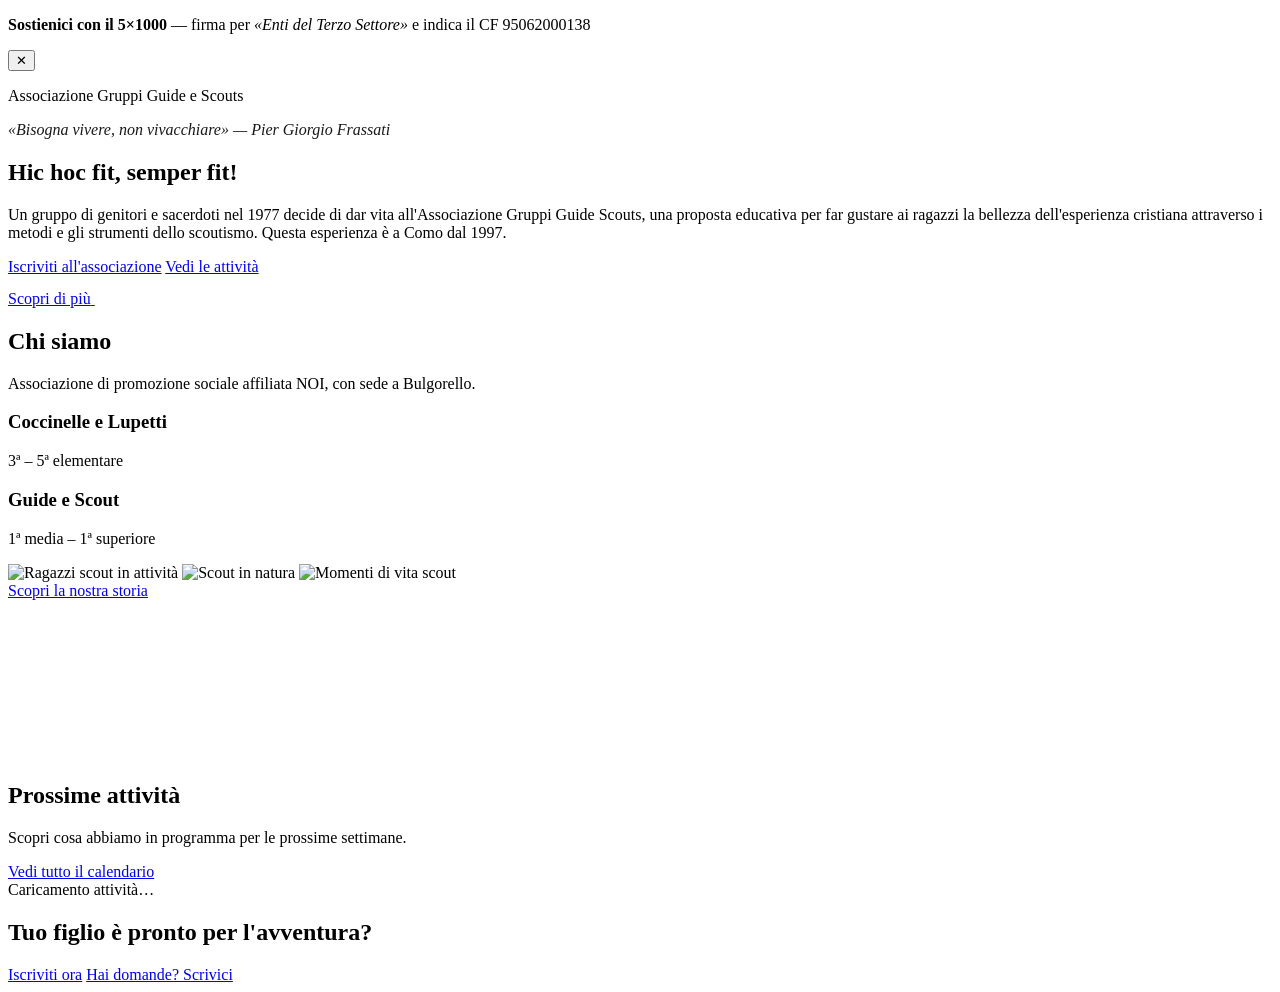
==== index.html @ 9c8df2fb "Aggiorna testi home, chi siamo e FAQ dalla revisione contenuti Co-Authored-By: Claude Opus 5.5 <nore" ====
<!DOCTYPE html>
<html lang="it">

<head>
  <meta charset="UTF-8">
  <link rel="icon" href="assets/favicon.svg" type="image/svg+xml">
  <meta name="viewport" content="width=device-width, initial-scale=1.0">
  <title>AGGS Como — Associazione Gruppi Guide e Scouts</title>
  <meta name="description"
    content="Benvenuti all'AGGS Como! Scopri le attività scout per bambini e ragazzi, iscriviti e partecipa alla nostra comunità.">

  <link rel="preconnect" href="https://fonts.googleapis.com">
  <link rel="preconnect" href="https://fonts.gstatic.com" crossorigin>
  <link rel="preconnect" href="https://esm.sh">

  <link rel="stylesheet" href="css/base.css">
  <link rel="stylesheet" href="css/components.css">
  <link rel="stylesheet" href="css/layout.css">
</head>

<body>

  <header id="site-header"></header>

  <div id="banner-5x1000" class="banner-5x1000" role="region" aria-label="5×1000">
    <div class="banner-5x1000-inner container">
      <p><strong>Sostienici con il 5×1000</strong> — firma per <em>«Enti del Terzo Settore»</em> e indica il CF <span
          class="banner-cf">95062000138</span></p>
      <button class="btn btn-ghost btn-sm banner-dismiss" aria-label="Chiudi">✕</button>
    </div>
  </div>

  <main id="main-content">

    <!-- HERO -->
    <section class="hero" aria-label="Benvenuti">
      <div class="container hero-content">
        <p class="hero-eyebrow">Associazione Gruppi Guide e Scouts</p>
        <p style="font-style:italic;opacity:0.9">«Bisogna vivere, non vivacchiare» — Pier Giorgio Frassati</p>
        <h1>Hic hoc fit, semper fit!</h1>
        <p>Un gruppo di genitori e sacerdoti nel 1977 decide di dar vita all'Associazione Gruppi Guide Scouts, una
          proposta educativa per far gustare ai ragazzi la bellezza dell'esperienza cristiana attraverso i metodi e gli
          strumenti dello scoutismo. Questa esperienza è a Como dal 1997.</p>
        <div class="hero-actions">
          <a href="iscrizione.html" class="btn btn-accent btn-lg" id="btn-hero-iscriviti">Iscriviti all'associazione</a>
          <a href="calendario.html" class="btn btn-outline-white btn-lg">Vedi le attività</a>
        </div>
      </div>
      <a class="hero-scroll" href="#main-content" aria-label="Scorri verso il basso">
        <span class="hero-scroll-label">Scopri di più</span>
        <svg width="28" height="28" viewBox="0 0 28 28" fill="none" aria-hidden="true">
          <circle cx="14" cy="14" r="13" stroke="rgba(255,255,255,0.5)" stroke-width="1.5" />
          <polyline points="9,12 14,18 19,12" stroke="#ffffff" stroke-width="2" stroke-linecap="round"
            stroke-linejoin="round" />
        </svg>
      </a>
    </section>

    <!-- CHI SIAMO — SINTESI -->
    <section class="section section-alt" aria-labelledby="section-chi-siamo">
      <div class="container">
        <div class="section-header">
          <h2 class="section-title" id="section-chi-siamo">Chi siamo</h2>
          <p class="section-subtitle">Associazione di promozione sociale affiliata NOI, con sede a Bulgorello.</p>
        </div>

        <div class="cards-grid cards-grid-2">
          <div class="card card-unit">
            <div class="card-unit-accent" style="background:#f59e0b" aria-hidden="true"></div>
            <div class="card-body">
              <h3 class="text-primary mb-xs">Coccinelle e Lupetti</h3>
              <p class="text-muted text-xs mb-sm">3ª – 5ª elementare</p>
            </div>
          </div>
          <div class="card card-unit">
            <div class="card-unit-accent" style="background:var(--color-primary)" aria-hidden="true"></div>
            <div class="card-body">
              <h3 class="text-primary mb-xs">Guide e Scout</h3>
              <p class="text-muted text-xs mb-sm">1ª media – 1ª superiore</p>
            </div>
          </div>
        </div>

        <div class="photo-strip mt-xl">
          <img src="assets/_CLP4904.webp" alt="Ragazzi scout in attività" loading="lazy">
          <img src="assets/IMG_6519.webp" alt="Scout in natura" loading="lazy">
          <img src="assets/_CLP2525.webp" alt="Momenti di vita scout" loading="lazy">
        </div>

        <div class="mt-xl">
          <a href="storia.html" class="btn btn-outline">Scopri la nostra storia</a>
        </div>
      </div>
    </section>

    <!-- CITAZIONE -->
    <section class="section" style="background:var(--color-primary);color:#fff">
      <div class="container-sm text-center">
        <div style="font-size:3rem;opacity:0.3;line-height:1;margin-bottom:var(--space-sm)" aria-hidden="true">"</div>
        <blockquote style="font-size:1.2rem;font-style:italic;line-height:1.7;color:#fff;max-width:none;margin:0">
          Non importa che cosa dobbiamo fare: tenere in mano una scopa o una penna stilografica. Parlare o tacere,
          rammendare o fare una conferenza, curare un malato o battere a macchina. Tutto ciò non è che la scorza della
          realtà splendida, l'incontro dell'anima con Dio rinnovata ad ogni minuto, che ad ogni minuto si accresce in
          grazia, sempre più bella per il suo Dio.
        </blockquote>
        <footer style="margin-top:var(--space-lg);font-size:0.9rem;opacity:0.75;color:#fff">— Madeleine Delbrêl</footer>
      </div>
    </section>

    <!-- AVVISI -->
    <section class="section" id="section-avvisi" aria-labelledby="heading-avvisi" style="display:none">
      <div class="container">
        <div class="section-header">
          <h2 class="section-title" id="heading-avvisi">Avvisi</h2>
          <p class="section-subtitle">Comunicazioni importanti per scout e famiglie.</p>
        </div>
        <div id="avvisi-list" style="display:flex;flex-direction:column;gap:var(--space-md)"></div>
      </div>
    </section>

    <!-- PROSSIME ATTIVITÀ — TEASER -->
    <section class="section section-alt" aria-labelledby="section-attivita">
      <div class="container">
        <div class="section-header section-header-row">
          <div>
            <h2 class="section-title" id="section-attivita">Prossime attività</h2>
            <p class="section-subtitle">Scopri cosa abbiamo in programma per le prossime settimane.</p>
          </div>
          <a href="calendario.html" class="btn btn-outline">Vedi tutto il calendario</a>
        </div>

        <div id="attivita-preview" class="cards-grid">
          <!-- Caricato da JS -->
          <div class="loading-overlay" style="grid-column:1/-1">
            <span class="spinner"></span>
            <span>Caricamento attività…</span>
          </div>
        </div>
      </div>
    </section>


    <!-- CALL TO ACTION ISCRIZIONE -->
    <section class="section section-dark" id="section-cta-iscrizione" aria-labelledby="section-cta">
      <div class="container text-center">
        <h2 id="section-cta" class="mb-md">Tuo figlio è pronto per l'avventura?</h2>
        <div class="flex justify-center gap-md flex-wrap">
          <a href="iscrizione.html" class="btn btn-accent btn-lg">Iscriviti ora</a>
          <a href="contatti.html" class="btn btn-outline-white btn-lg">Hai domande? Scrivici</a>
        </div>
      </div>
    </section>

  </main>

  <footer id="site-footer"></footer>

  <script type="module" src="js/components.js"></script>
  <script type="module" src="js/home.js"></script>
</body>

</html>
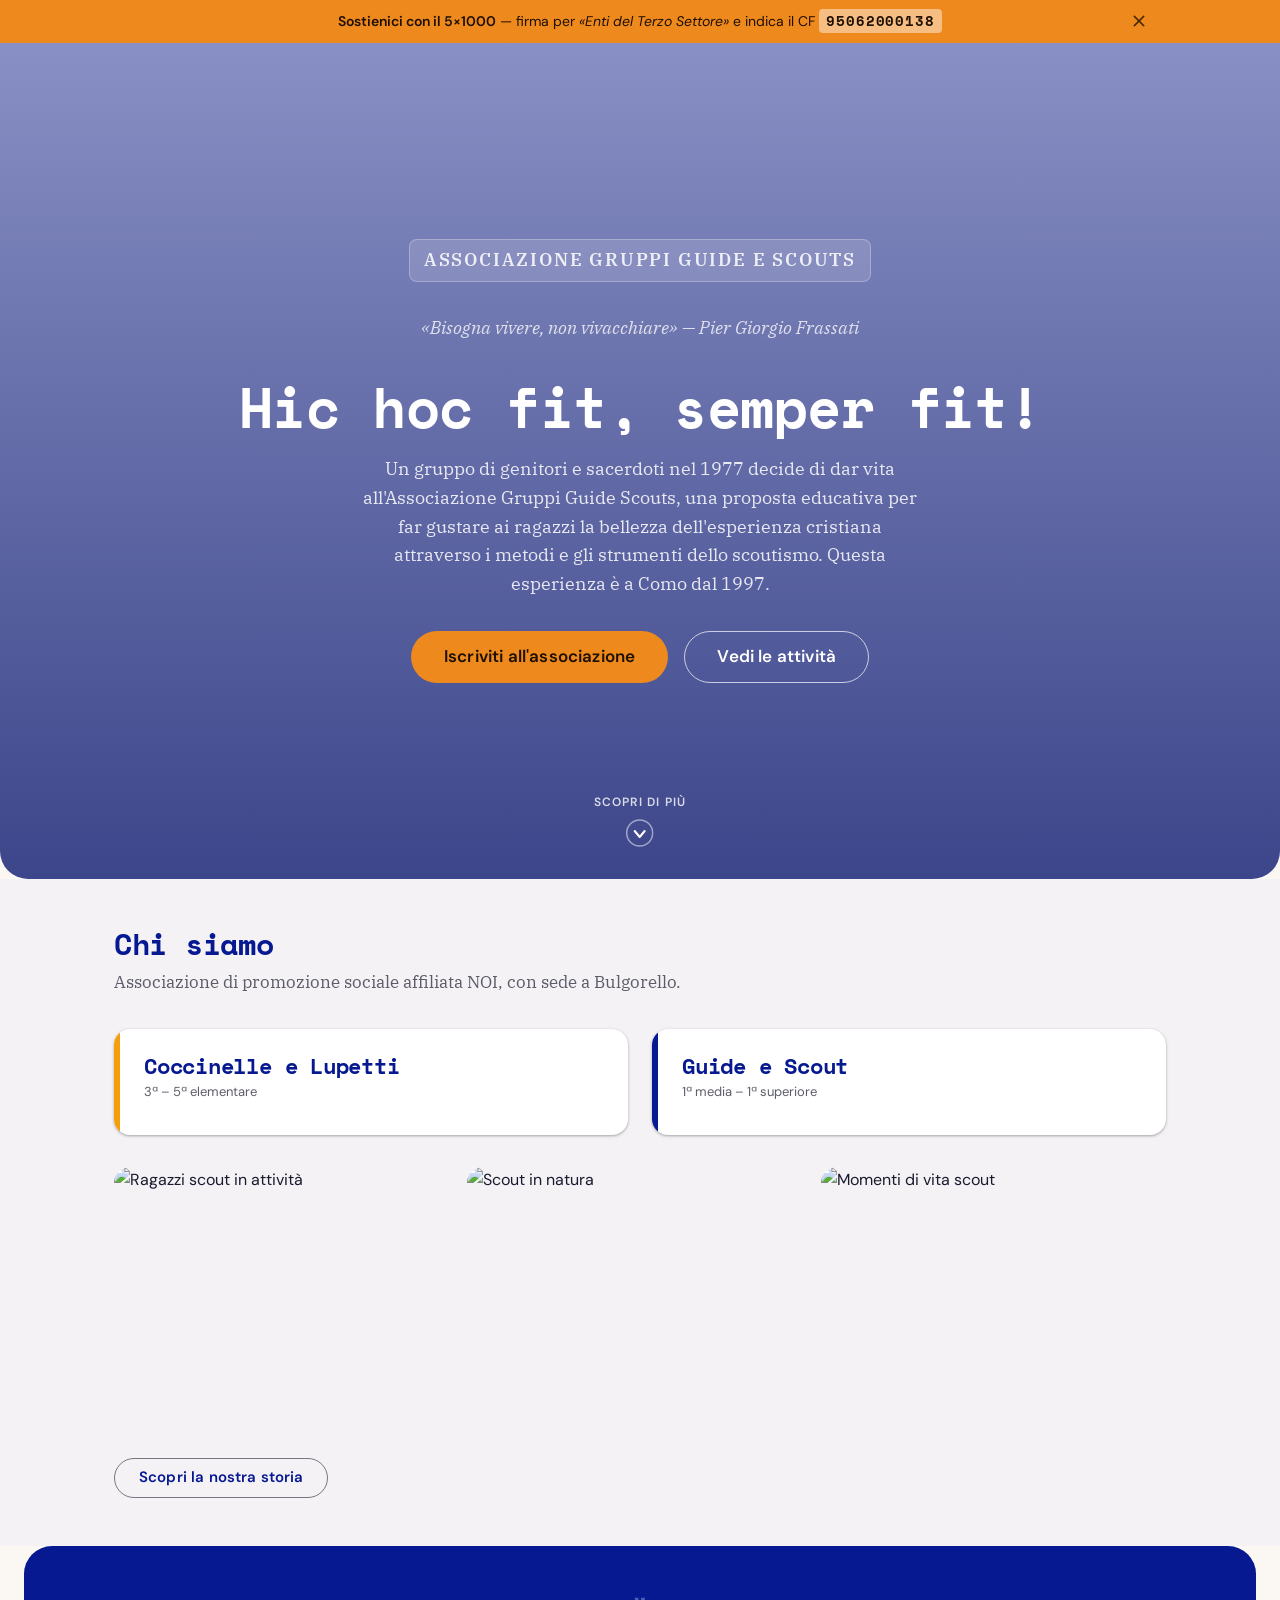
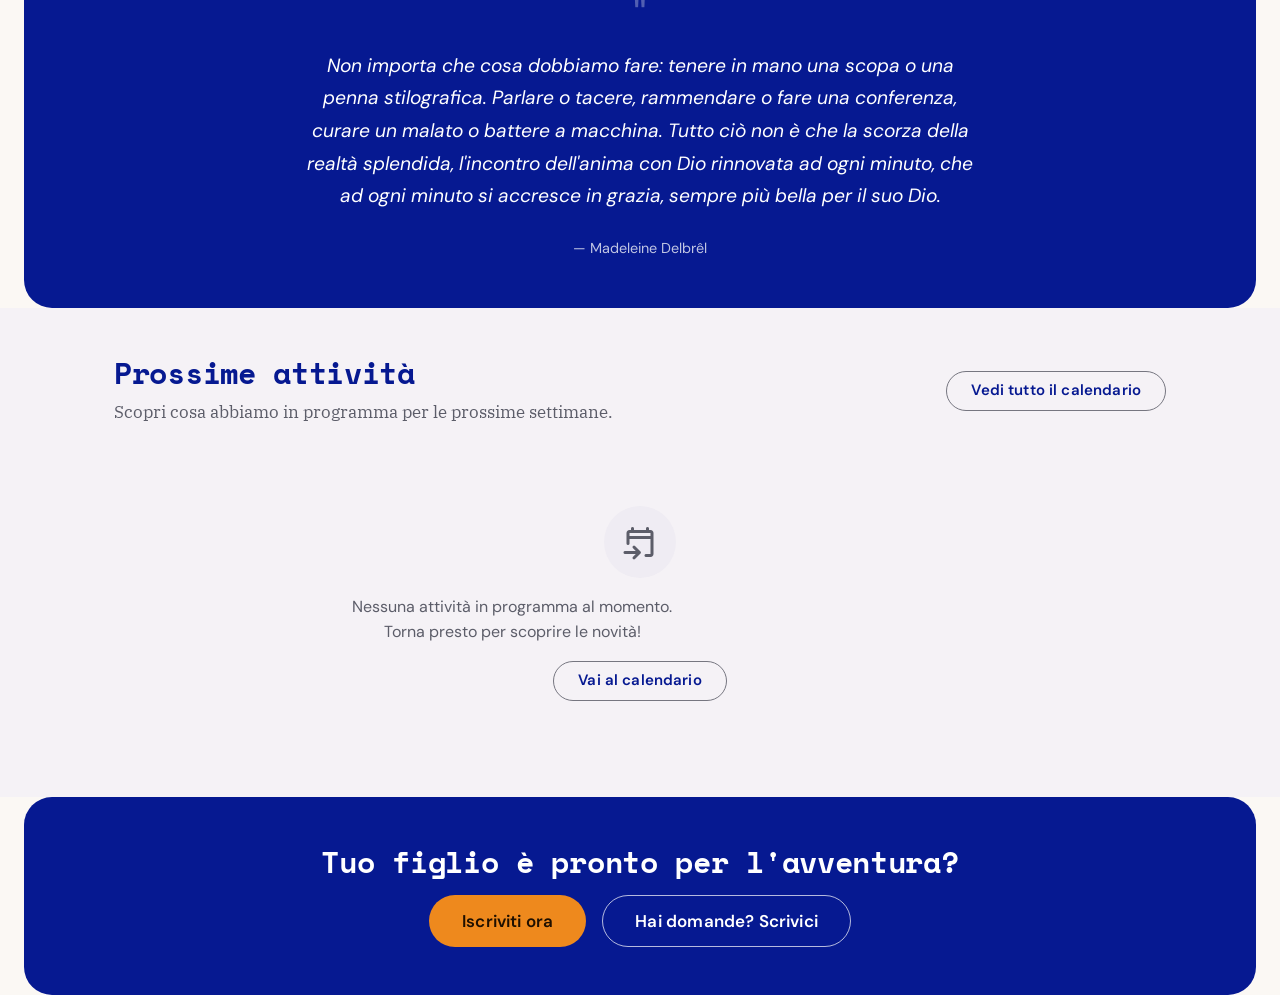
==== commit b535fc6f: "Restyling UI in stile Material Design 3 - Token M3 in base.css: ruoli colore, forme, elevazioni, eas" ====
--- a/index.html
+++ b/index.html
@@ -13,9 +13,9 @@
   <link rel="preconnect" href="https://fonts.gstatic.com" crossorigin>
   <link rel="preconnect" href="https://esm.sh">
 
-  <link rel="stylesheet" href="css/base.css">
-  <link rel="stylesheet" href="css/components.css">
-  <link rel="stylesheet" href="css/layout.css">
+  <link rel="stylesheet" href="css/base.css?v=2">
+  <link rel="stylesheet" href="css/components.css?v=2">
+  <link rel="stylesheet" href="css/layout.css?v=2">
 </head>
 
 <body>
@@ -26,7 +26,7 @@
     <div class="banner-5x1000-inner container">
       <p><strong>Sostienici con il 5×1000</strong> — firma per <em>«Enti del Terzo Settore»</em> e indica il CF <span
           class="banner-cf">95062000138</span></p>
-      <button class="btn btn-ghost btn-sm banner-dismiss" aria-label="Chiudi">✕</button>
+      <button class="btn btn-ghost btn-sm banner-dismiss" aria-label="Chiudi"><span class="icon" aria-hidden="true">close</span></button>
     </div>
   </div>
 
@@ -94,7 +94,7 @@
     </section>
 
     <!-- CITAZIONE -->
-    <section class="section" style="background:var(--color-primary);color:#fff">
+    <section class="section section-dark">
       <div class="container-sm text-center">
         <div style="font-size:3rem;opacity:0.3;line-height:1;margin-bottom:var(--space-sm)" aria-hidden="true">"</div>
         <blockquote style="font-size:1.2rem;font-style:italic;line-height:1.7;color:#fff;max-width:none;margin:0">
--- a/css/base.css
+++ b/css/base.css
@@ -0,0 +1,318 @@
+@import url('https://fonts.googleapis.com/css2?family=Space+Mono:ital,wght@0,400;0,700;1,400;1,700&family=DM+Sans:ital,opsz,wght@0,9..40,300;0,9..40,400;0,9..40,500;0,9..40,600;0,9..40,700;1,9..40,400&family=IBM+Plex+Serif:ital,wght@0,300;0,400;0,500;1,400&display=swap');
+@import url('https://fonts.googleapis.com/css2?family=Material+Symbols+Rounded:opsz,wght,FILL,GRAD@20..48,400,0..1,0&display=block');
+
+/* ============================================================
+   VARIABILI
+   ============================================================ */
+
+:root {
+  /* Ruoli colore Material 3 (derivati dai colori di marca) */
+  --md-primary:                  #061991;
+  --md-on-primary:               #ffffff;
+  --md-primary-container:        #dfe0ff;
+  --md-on-primary-container:     #000d61;
+  --md-secondary-container:      #ffdcc2;
+  --md-on-secondary-container:   #2e1500;
+  --md-surface:                  #fbf8f4;
+  --md-surface-container-lowest: #ffffff;
+  --md-surface-container-low:    #f5f2f6;
+  --md-surface-container:        #efecf3;
+  --md-surface-container-high:   #e9e7ef;
+  --md-surface-container-highest:#e3e1ea;
+  --md-inverse-surface:          #2f3036;
+  --md-outline:                  #767680;
+  --md-outline-variant:          #c6c5d0;
+
+  --color-primary:       var(--md-primary);
+  --color-primary-dark:  #04116a;
+  --color-primary-light: var(--md-primary-container);
+  --color-accent:        #EE891D;
+  --color-accent-dark:   #a85a00;
+  --color-bg:            var(--md-surface);
+  --color-surface:       var(--md-surface-container-lowest);
+  --color-text:          #1a1a2e;
+  --color-text-muted:    #5c5d69;
+  --color-border:        var(--md-outline-variant);
+  --color-success:       #1f6b3a;
+  --color-success-bg:    #d8f0df;
+  --color-error:         #ba1a1a;
+  --color-error-bg:      #ffdad6;
+
+  --font-heading: 'Space Mono', monospace;
+  --font-body:    'DM Sans', sans-serif;
+  --font-serif:   'IBM Plex Serif', serif;
+
+  --space-xs:  0.25rem;
+  --space-sm:  0.5rem;
+  --space-md:  1rem;
+  --space-lg:  1.5rem;
+  --space-xl:  2rem;
+  --space-2xl: 3rem;
+
+  --radius-xs:   4px;
+  --radius-sm:   8px;
+  --radius-md:   16px;
+  --radius-lg:   28px;
+  --radius-full: 999px;
+
+  /* Elevazioni Material 3 */
+  --elev-1: 0 1px 2px rgba(0,0,0,0.20), 0 1px 3px 1px rgba(0,0,0,0.10);
+  --elev-2: 0 1px 2px rgba(0,0,0,0.20), 0 2px 6px 2px rgba(0,0,0,0.10);
+  --elev-3: 0 1px 3px rgba(0,0,0,0.20), 0 4px 8px 3px rgba(0,0,0,0.10);
+  --shadow-sm: var(--elev-1);
+  --shadow-md: var(--elev-2);
+  --shadow-lg: var(--elev-3);
+
+  /* Movimento */
+  --ease-standard:   cubic-bezier(0.2, 0, 0, 1);
+  --ease-emphasized: cubic-bezier(0.05, 0.7, 0.1, 1);
+  --transition: 0.2s var(--ease-standard);
+
+  --bottom-nav-height: 80px;
+}
+
+/* ============================================================
+   RESET
+   ============================================================ */
+
+*, *::before, *::after {
+  box-sizing: border-box;
+  margin: 0;
+  padding: 0;
+}
+
+html {
+  font-size: 16px;
+  scroll-behavior: smooth;
+  -webkit-text-size-adjust: 100%;
+}
+
+body {
+  font-family: var(--font-body);
+  font-size: 1rem;
+  line-height: 1.6;
+  color: var(--color-text);
+  background-color: var(--color-bg);
+  min-height: 100vh;
+}
+
+img, svg {
+  display: block;
+  max-width: 100%;
+}
+
+a {
+  color: var(--color-primary);
+  text-decoration: underline;
+  text-underline-offset: 3px;
+}
+
+a:hover {
+  color: var(--color-primary-dark);
+}
+
+ul, ol {
+  list-style: none;
+}
+
+button, input, select, textarea {
+  font-family: inherit;
+  font-size: inherit;
+}
+
+button {
+  cursor: pointer;
+  border: none;
+  background: none;
+}
+
+/* ============================================================
+   TIPOGRAFIA
+   ============================================================ */
+
+h1, h2, h3, h4, h5, h6 {
+  font-family: var(--font-heading);
+  font-weight: 700;
+  line-height: 1.15;
+  letter-spacing: -0.01em;
+  color: var(--color-text);
+}
+
+h1 { font-size: clamp(1.75rem, 4vw, 2.5rem); }
+h2 { font-size: clamp(1.375rem, 3vw, 1.875rem); }
+h3 { font-size: clamp(1.125rem, 2.5vw, 1.375rem); }
+h4 { font-size: 1.125rem; }
+h5 { font-size: 1rem; }
+h6 { font-size: 0.875rem; }
+
+p {
+  max-width: 68ch;
+}
+
+strong { font-weight: 600; }
+em     { font-style: italic; }
+
+small {
+  font-size: 0.8125rem;
+  color: var(--color-text-muted);
+}
+
+/* ============================================================
+   UTILITY — SPAZIATURA
+   ============================================================ */
+
+.mt-xs  { margin-top: var(--space-xs); }
+.mt-sm  { margin-top: var(--space-sm); }
+.mt-md  { margin-top: var(--space-md); }
+.mt-lg  { margin-top: var(--space-lg); }
+.mt-xl  { margin-top: var(--space-xl); }
+.mt-2xl { margin-top: var(--space-2xl); }
+
+.mb-xs  { margin-bottom: var(--space-xs); }
+.mb-sm  { margin-bottom: var(--space-sm); }
+.mb-md  { margin-bottom: var(--space-md); }
+.mb-lg  { margin-bottom: var(--space-lg); }
+.mb-xl  { margin-bottom: var(--space-xl); }
+.mb-2xl { margin-bottom: var(--space-2xl); }
+
+/* ============================================================
+   UTILITY — TESTO
+   ============================================================ */
+
+.text-center  { text-align: center; }
+.text-right   { text-align: right; }
+.text-muted   { color: var(--color-text-muted); }
+.text-primary { color: var(--color-primary); }
+.text-accent  { color: var(--color-accent); }
+.text-success { color: var(--color-success); }
+.text-error   { color: var(--color-error); }
+.text-white   { color: #ffffff; }
+.text-sm      { font-size: 0.875rem; }
+.text-xs      { font-size: 0.8125rem; }
+.font-medium  { font-weight: 500; }
+.font-semibold{ font-weight: 600; }
+.font-bold    { font-weight: 700; }
+
+/* ============================================================
+   UTILITY — LAYOUT
+   ============================================================ */
+
+.flex         { display: flex; }
+.flex-col     { flex-direction: column; }
+.items-center { align-items: center; }
+.justify-center { justify-content: center; }
+.justify-between { justify-content: space-between; }
+.gap-sm       { gap: var(--space-sm); }
+.gap-md       { gap: var(--space-md); }
+.gap-lg       { gap: var(--space-lg); }
+.flex-wrap    { flex-wrap: wrap; }
+.flex-1       { flex: 1; }
+
+.hidden       { display: none !important; }
+.sr-only {
+  position: absolute;
+  width: 1px;
+  height: 1px;
+  padding: 0;
+  margin: -1px;
+  overflow: hidden;
+  clip: rect(0,0,0,0);
+  white-space: nowrap;
+  border: 0;
+}
+
+/* ============================================================
+   UTILITY — ACCESSIBILITÀ
+   ============================================================ */
+
+:focus-visible {
+  outline: 3px solid var(--color-accent);
+  outline-offset: 3px;
+  border-radius: var(--radius-sm);
+}
+
+.skip-link {
+  position: absolute;
+  top: -100%;
+  left: var(--space-sm);
+  z-index: 9999;
+  background: var(--color-primary);
+  color: #fff;
+  padding: var(--space-sm) var(--space-md);
+  border-radius: 0 0 var(--radius-sm) var(--radius-sm);
+  font-weight: 600;
+  font-size: 0.875rem;
+  text-decoration: none;
+  transition: top 0.15s ease;
+}
+.skip-link:focus {
+  top: 0;
+}
+
+/* ============================================================
+   UTILITY — SFONDO E SUPERFICI
+   ============================================================ */
+
+.bg-primary-light { background-color: var(--color-primary-light); }
+.bg-surface       { background-color: var(--color-surface); }
+.rounded-md       { border-radius: var(--radius-md); }
+.rounded-lg       { border-radius: var(--radius-lg); }
+.shadow-sm        { box-shadow: var(--shadow-sm); }
+.shadow-md        { box-shadow: var(--shadow-md); }
+
+/* ============================================================
+   ICONE — Material Symbols Rounded
+   ============================================================ */
+
+.icon {
+  font-family: 'Material Symbols Rounded';
+  font-weight: normal;
+  font-style: normal;
+  font-size: 1.5rem;
+  line-height: 1;
+  letter-spacing: normal;
+  text-transform: none;
+  display: inline-block;
+  white-space: nowrap;
+  direction: ltr;
+  -webkit-font-smoothing: antialiased;
+  font-variation-settings: 'FILL' 0, 'wght' 400, 'GRAD' 0, 'opsz' 24;
+  flex-shrink: 0;
+  user-select: none;
+}
+
+.icon-filled { font-variation-settings: 'FILL' 1, 'wght' 400, 'GRAD' 0, 'opsz' 24; }
+
+/* ============================================================
+   STATE LAYER (Material 3) — hover 8%, focus/press 12%
+   ============================================================ */
+
+.state-layer {
+  position: relative;
+  isolation: isolate;
+}
+
+.state-layer::before {
+  content: '';
+  position: absolute;
+  inset: 0;
+  border-radius: inherit;
+  background-color: currentColor;
+  opacity: 0;
+  pointer-events: none;
+  z-index: -1;
+  transition: opacity var(--transition);
+}
+
+.state-layer:hover::before         { opacity: 0.08; }
+.state-layer:focus-visible::before,
+.state-layer:active::before        { opacity: 0.12; }
+
+@media (prefers-reduced-motion: reduce) {
+  *, *::before, *::after {
+    animation-duration: 0.01ms !important;
+    animation-iteration-count: 1 !important;
+    transition-duration: 0.01ms !important;
+    scroll-behavior: auto !important;
+  }
+}
--- a/css/components.css
+++ b/css/components.css
@@ -0,0 +1,983 @@
+/* ============================================================
+   BOTTONI
+   ============================================================ */
+
+.btn {
+  position: relative;
+  isolation: isolate;
+  display: inline-flex;
+  align-items: center;
+  justify-content: center;
+  gap: var(--space-sm);
+  min-height: 2.5rem;
+  padding: 0.625rem 1.5rem;
+  font-family: var(--font-body);
+  font-size: 0.9375rem;
+  font-weight: 600;
+  line-height: 1;
+  letter-spacing: 0.01em;
+  text-decoration: none;
+  border-radius: var(--radius-full);
+  border: 1px solid transparent;
+  transition: background-color var(--transition), color var(--transition),
+              border-color var(--transition), box-shadow var(--transition),
+              transform 0.1s var(--ease-standard);
+  white-space: nowrap;
+  user-select: none;
+}
+
+/* State layer: hover 8%, focus/press 12% */
+.btn::before {
+  content: '';
+  position: absolute;
+  inset: 0;
+  border-radius: inherit;
+  background-color: currentColor;
+  opacity: 0;
+  pointer-events: none;
+  z-index: -1;
+  transition: opacity var(--transition);
+}
+.btn:hover::before         { opacity: 0.08; }
+.btn:focus-visible::before,
+.btn:active::before        { opacity: 0.12; }
+.btn:active                { transform: scale(0.98); }
+
+.btn:focus-visible { border-radius: var(--radius-full); }
+
+.btn .icon { font-size: 1.25rem; margin-inline: -0.25rem 0; }
+
+.btn:disabled,
+.btn[aria-disabled="true"] {
+  opacity: 0.38;
+  cursor: not-allowed;
+  pointer-events: none;
+}
+
+/* Filled — primario */
+.btn-primary {
+  background-color: var(--md-primary);
+  color: var(--md-on-primary);
+}
+.btn-primary:hover {
+  color: var(--md-on-primary);
+  box-shadow: var(--elev-1);
+}
+
+/* Filled — accento (testo scuro per contrasto AA sull'arancione) */
+.btn-accent {
+  background-color: var(--color-accent);
+  color: #1f1000;
+}
+.btn-accent:hover {
+  color: #1f1000;
+  box-shadow: var(--elev-1);
+}
+
+/* Tonal */
+.btn-tonal {
+  background-color: var(--md-secondary-container);
+  color: var(--md-on-secondary-container);
+}
+.btn-tonal:hover {
+  color: var(--md-on-secondary-container);
+  box-shadow: var(--elev-1);
+}
+
+/* Outlined */
+.btn-outline {
+  background-color: transparent;
+  color: var(--md-primary);
+  border-color: var(--md-outline);
+}
+.btn-outline:hover {
+  color: var(--md-primary);
+}
+
+/* Outlined bianco (su sfondi scuri) */
+.btn-outline-white {
+  background-color: transparent;
+  color: #ffffff;
+  border-color: rgba(255,255,255,0.7);
+}
+.btn-outline-white:hover {
+  color: #ffffff;
+  border-color: #ffffff;
+}
+
+/* Text */
+.btn-ghost {
+  background-color: transparent;
+  color: var(--md-primary);
+  padding-inline: 0.875rem;
+}
+.btn-ghost:hover {
+  color: var(--md-primary);
+}
+
+/* Danger */
+.btn-danger {
+  background-color: var(--color-error);
+  color: #ffffff;
+}
+.btn-danger:hover {
+  color: #ffffff;
+  box-shadow: var(--elev-1);
+}
+
+/* Dimensioni */
+.btn-sm {
+  min-height: 2rem;
+  padding: 0.375rem 1rem;
+  font-size: 0.8125rem;
+}
+.btn-lg {
+  min-height: 3.25rem;
+  padding: 0.875rem 2rem;
+  font-size: 1.0625rem;
+}
+.btn-full {
+  width: 100%;
+}
+
+/* ============================================================
+   FAB (Floating Action Button)
+   ============================================================ */
+
+.fab {
+  position: fixed;
+  right: var(--space-md);
+  bottom: calc(var(--space-md) + env(safe-area-inset-bottom));
+  z-index: 180;
+  display: inline-flex;
+  align-items: center;
+  justify-content: center;
+  gap: 0.75rem;
+  min-width: 3.5rem;
+  height: 3.5rem;
+  padding: 0 1rem;
+  border-radius: var(--radius-md);
+  background-color: var(--md-secondary-container);
+  color: var(--md-on-secondary-container);
+  box-shadow: var(--elev-3);
+  font-weight: 600;
+  font-size: 0.9375rem;
+  text-decoration: none;
+  isolation: isolate;
+  transition: box-shadow var(--transition), transform 0.3s var(--ease-emphasized),
+              opacity 0.3s var(--ease-emphasized);
+}
+.fab::before {
+  content: '';
+  position: absolute;
+  inset: 0;
+  border-radius: inherit;
+  background-color: currentColor;
+  opacity: 0;
+  z-index: -1;
+  transition: opacity var(--transition);
+}
+.fab:hover { color: var(--md-on-secondary-container); box-shadow: 0 2px 3px rgba(0,0,0,0.3), 0 6px 10px 4px rgba(0,0,0,0.15); }
+.fab:hover::before { opacity: 0.08; }
+.fab:active::before,
+.fab:focus-visible::before { opacity: 0.12; }
+.fab:focus-visible { border-radius: var(--radius-md); }
+.fab-extended { padding: 0 1.25rem 0 1rem; }
+
+/* Su mobile sta sopra la navigation bar */
+@media (max-width: 767px) {
+  .fab {
+    bottom: calc(var(--bottom-nav-height) + var(--space-md) + env(safe-area-inset-bottom));
+  }
+}
+
+/* Su desktop il CTA è già nella top app bar */
+@media (min-width: 768px) {
+  .fab { display: none; }
+}
+
+/* ============================================================
+   SNACKBAR (toast)
+   ============================================================ */
+
+.snackbar-container {
+  position: fixed;
+  left: 50%;
+  bottom: calc(var(--space-lg) + env(safe-area-inset-bottom));
+  transform: translateX(-50%);
+  z-index: 9000;
+  display: flex;
+  flex-direction: column;
+  align-items: center;
+  gap: var(--space-sm);
+  pointer-events: none;
+  width: min(calc(100% - 2rem), 560px);
+}
+
+@media (max-width: 767px) {
+  .snackbar-container {
+    bottom: calc(var(--bottom-nav-height) + var(--space-md) + env(safe-area-inset-bottom));
+  }
+}
+
+.snackbar {
+  display: flex;
+  align-items: center;
+  gap: 0.75rem;
+  width: 100%;
+  min-height: 3rem;
+  padding: 0.75rem 1rem;
+  background-color: var(--md-inverse-surface);
+  color: #f2f0f7;
+  border-radius: var(--radius-xs);
+  box-shadow: var(--elev-3);
+  font-size: 0.875rem;
+  font-weight: 500;
+  pointer-events: auto;
+  opacity: 0;
+  transform: translateY(0.75rem);
+  transition: opacity 0.2s var(--ease-standard), transform 0.3s var(--ease-emphasized);
+}
+.snackbar.is-visible { opacity: 1; transform: translateY(0); }
+.snackbar .icon { font-size: 1.25rem; }
+.snackbar-success .icon { color: #8fd6a4; }
+.snackbar-error   .icon { color: #ffb4ab; }
+.snackbar-info    .icon { color: #bcc2ff; }
+
+/* ============================================================
+   CARD
+   ============================================================ */
+
+.card {
+  background-color: var(--md-surface-container-lowest);
+  border-radius: var(--radius-md);
+  box-shadow: var(--elev-1);
+  overflow: hidden;
+}
+
+.card-outlined {
+  box-shadow: none;
+  border: 1px solid var(--md-outline-variant);
+}
+
+.card-filled {
+  box-shadow: none;
+  background-color: var(--md-surface-container-highest);
+}
+
+.card-body {
+  padding: var(--space-lg);
+}
+
+.card-body p { max-width: none; }
+
+.card-header {
+  padding: var(--space-lg) var(--space-lg) 0;
+}
+
+.card-footer {
+  padding: var(--space-md) var(--space-lg) var(--space-lg);
+}
+
+.card-img {
+  width: 100%;
+  aspect-ratio: 16 / 9;
+  object-fit: cover;
+}
+
+/* Card attività */
+.card-attivita {
+  position: relative;
+  transition: box-shadow var(--transition);
+}
+.card-attivita::after {
+  content: '';
+  position: absolute;
+  inset: 0;
+  border-radius: inherit;
+  background-color: var(--md-primary);
+  opacity: 0;
+  pointer-events: none;
+  transition: opacity var(--transition);
+}
+.card-attivita:hover {
+  box-shadow: var(--elev-2);
+}
+.card-attivita:hover::after {
+  opacity: 0.05;
+}
+
+/* Card unità (Chi siamo — homepage) */
+.card-unit {
+  display: grid;
+  grid-template-columns: auto 1fr;
+  overflow: hidden;
+}
+.card-unit-accent {
+  width: 6px;
+}
+
+/* ============================================================
+   BADGE
+   ============================================================ */
+
+.badge {
+  display: inline-flex;
+  align-items: center;
+  padding: 0.25rem 0.75rem;
+  font-size: 0.75rem;
+  font-weight: 600;
+  letter-spacing: 0.02em;
+  border-radius: var(--radius-sm);
+  line-height: 1.4;
+  white-space: nowrap;
+}
+
+.badge-primary {
+  background-color: var(--color-primary-light);
+  color: var(--color-primary);
+}
+.badge-accent {
+  background-color: #fff0e8;
+  color: var(--color-accent-dark);
+}
+.badge-success {
+  background-color: var(--color-success-bg);
+  color: var(--color-success);
+}
+.badge-error {
+  background-color: var(--color-error-bg);
+  color: var(--color-error);
+}
+.badge-neutral {
+  background-color: #f0f0f0;
+  color: var(--color-text-muted);
+}
+
+/* Badge per tipo attività */
+.badge-uscita_giorno { background-color: #e8f4fd; color: #1a6fa0; }
+.badge-campo         { background-color: #eaf4ee; color: #2d7a47; }
+.badge-riunione      { background-color: var(--color-primary-light); color: var(--color-primary); }
+.badge-evento        { background-color: #fff0e8; color: var(--color-accent-dark); }
+
+/* ============================================================
+   FORM
+   ============================================================ */
+
+.form-group {
+  display: flex;
+  flex-direction: column;
+  gap: var(--space-xs);
+  margin-bottom: var(--space-md);
+}
+
+.form-label {
+  font-size: 0.875rem;
+  font-weight: 600;
+  color: var(--color-text);
+  transition: color var(--transition);
+}
+
+.form-group:focus-within > .form-label {
+  color: var(--md-primary);
+}
+
+.form-label .required {
+  color: var(--color-error);
+  margin-left: 2px;
+}
+
+/* Campo "outlined" Material 3 */
+.form-control {
+  width: 100%;
+  min-height: 3.5rem;
+  padding: 0.875rem 1rem;
+  font-size: 1rem;
+  color: var(--color-text);
+  background-color: var(--md-surface-container-lowest);
+  border: 1px solid var(--md-outline);
+  border-radius: var(--radius-sm);
+  transition: border-color var(--transition), box-shadow var(--transition);
+  appearance: none;
+}
+
+.form-control:hover {
+  border-color: var(--color-text);
+}
+
+.form-control:focus {
+  outline: none;
+  border-color: var(--md-primary);
+  box-shadow: inset 0 0 0 1px var(--md-primary);
+}
+
+.form-control:disabled {
+  opacity: 0.38;
+  cursor: not-allowed;
+}
+
+.form-control:invalid:not(:placeholder-shown) {
+  border-color: var(--color-error);
+}
+
+.form-control::placeholder {
+  color: var(--color-text-muted);
+  opacity: 0.7;
+}
+
+textarea.form-control {
+  resize: vertical;
+  min-height: 5rem;
+}
+
+select.form-control {
+  background-image: url("data:image/svg+xml,%3Csvg xmlns='http://www.w3.org/2000/svg' width='12' height='8' viewBox='0 0 12 8'%3E%3Cpath d='M1 1l5 5 5-5' stroke='%236b7280' stroke-width='1.5' fill='none' stroke-linecap='round'/%3E%3C/svg%3E");
+  background-repeat: no-repeat;
+  background-position: right 0.875rem center;
+  padding-right: 2.5rem;
+}
+
+.form-hint {
+  font-size: 0.8125rem;
+  color: var(--color-text-muted);
+}
+
+.form-error {
+  font-size: 0.8125rem;
+  color: var(--color-error);
+  display: none;
+}
+
+.form-group.has-error .form-control {
+  border-color: var(--color-error);
+  box-shadow: inset 0 0 0 1px var(--color-error);
+}
+.form-group.has-error > .form-label {
+  color: var(--color-error);
+}
+.form-group.has-error .form-error {
+  display: block;
+}
+
+/* Checkbox e radio */
+.form-check {
+  display: flex;
+  align-items: flex-start;
+  gap: 0.75rem;
+  padding: 0.5rem 0.75rem;
+  margin-inline: -0.75rem;
+  border-radius: var(--radius-sm);
+  cursor: pointer;
+  transition: background-color var(--transition);
+}
+
+.form-check:hover {
+  background-color: rgba(6, 25, 145, 0.05);
+}
+
+.form-check input[type="checkbox"],
+.form-check input[type="radio"] {
+  flex-shrink: 0;
+  width: 1.125rem;
+  height: 1.125rem;
+  margin-top: 0.125rem;
+  accent-color: var(--color-primary);
+  cursor: pointer;
+}
+
+.form-check-label {
+  font-size: 0.9375rem;
+  line-height: 1.5;
+  color: var(--color-text);
+}
+
+/* Fieldset sezione */
+.form-section {
+  padding: var(--space-lg);
+  border: none;
+  background-color: var(--md-surface-container-low);
+  border-radius: var(--radius-md);
+  margin-bottom: var(--space-lg);
+}
+
+.form-section legend {
+  float: left;
+  width: 100%;
+  padding: 0;
+  margin-bottom: var(--space-md);
+  font-weight: 700;
+  font-size: 1.0625rem;
+  color: var(--md-primary);
+}
+
+.form-section legend + * {
+  clear: both;
+}
+
+/* Griglia 2 colonne per i campi */
+.form-grid-2 {
+  display: grid;
+  grid-template-columns: 1fr;
+  gap: 0 var(--space-lg);
+}
+
+@media (min-width: 600px) {
+  .form-grid-2 {
+    grid-template-columns: 1fr 1fr;
+  }
+}
+
+/* ============================================================
+   ALERT / NOTIFICHE
+   ============================================================ */
+
+.alert {
+  display: flex;
+  align-items: flex-start;
+  gap: var(--space-md);
+  padding: var(--space-md) var(--space-lg);
+  border-radius: 12px;
+  font-size: 0.9375rem;
+  border: none;
+}
+
+.alert-success {
+  background-color: var(--color-success-bg);
+  color: #0b3d1e;
+}
+
+.alert-error {
+  background-color: var(--color-error-bg);
+  color: #410002;
+}
+
+.alert-info {
+  background-color: var(--md-primary-container);
+  color: var(--md-on-primary-container);
+}
+
+/* ============================================================
+   MODAL
+   ============================================================ */
+
+.modal-backdrop {
+  position: fixed;
+  inset: 0;
+  background-color: rgba(0,0,0,0.32);
+  display: flex;
+  align-items: flex-end;
+  justify-content: center;
+  z-index: 1000;
+  padding: 0;
+  opacity: 0;
+  visibility: hidden;
+  transition: opacity 0.2s var(--ease-standard), visibility 0.2s var(--ease-standard);
+}
+
+.modal-backdrop.is-open {
+  opacity: 1;
+  visibility: visible;
+}
+
+@media (min-width: 640px) {
+  .modal-backdrop {
+    align-items: center;
+    padding: var(--space-lg);
+  }
+}
+
+/* Bottom sheet su mobile, dialog su desktop */
+.modal {
+  background-color: var(--md-surface-container-low);
+  border-radius: var(--radius-lg) var(--radius-lg) 0 0;
+  box-shadow: var(--elev-3);
+  width: 100%;
+  max-width: 640px;
+  max-height: 92vh;
+  overflow-y: auto;
+  transform: translateY(100%);
+  transition: transform 0.35s var(--ease-emphasized);
+}
+
+.modal::before {
+  content: '';
+  display: block;
+  width: 32px;
+  height: 4px;
+  margin: 0.875rem auto 0;
+  border-radius: var(--radius-full);
+  background-color: var(--md-outline);
+  opacity: 0.4;
+}
+
+.modal-backdrop.is-open .modal {
+  transform: translateY(0);
+}
+
+@media (min-width: 640px) {
+  .modal {
+    border-radius: var(--radius-lg);
+    max-height: 90vh;
+    transform: scale(0.92);
+    opacity: 0;
+    transition: transform 0.3s var(--ease-emphasized), opacity 0.2s var(--ease-standard);
+  }
+  .modal::before { display: none; }
+  .modal-backdrop.is-open .modal {
+    transform: scale(1);
+    opacity: 1;
+  }
+}
+
+.modal-header {
+  display: flex;
+  align-items: center;
+  justify-content: space-between;
+  padding: var(--space-lg) var(--space-lg) var(--space-md);
+  position: sticky;
+  top: 0;
+  background-color: var(--md-surface-container-low);
+  z-index: 1;
+}
+
+.modal-title {
+  font-size: 1.375rem;
+  font-weight: 700;
+  color: var(--color-text);
+}
+
+.modal-close {
+  display: flex;
+  align-items: center;
+  justify-content: center;
+  width: 2.5rem;
+  height: 2.5rem;
+  border-radius: var(--radius-full);
+  color: var(--color-text-muted);
+  transition: background-color var(--transition), color var(--transition);
+  flex-shrink: 0;
+}
+.modal-close:hover {
+  background-color: rgba(26,26,46,0.08);
+  color: var(--color-text);
+}
+
+.modal-body {
+  padding: 0 var(--space-lg) var(--space-md);
+}
+
+.modal-footer {
+  padding: var(--space-md) var(--space-lg) var(--space-lg);
+  position: sticky;
+  bottom: 0;
+  background-color: var(--md-surface-container-low);
+  display: flex;
+  justify-content: flex-end;
+  gap: var(--space-sm);
+}
+
+/* ============================================================
+   SPINNER / LOADING
+   ============================================================ */
+
+.spinner {
+  display: inline-block;
+  width: 1.5rem;
+  height: 1.5rem;
+  border: 3px solid var(--md-primary-container);
+  border-top-color: var(--md-primary);
+  border-radius: 50%;
+  animation: spin 0.8s linear infinite;
+}
+
+.btn .spinner {
+  width: 1.125rem;
+  height: 1.125rem;
+  border-width: 2px;
+  border-color: currentColor;
+  border-top-color: transparent;
+}
+
+@keyframes spin {
+  to { transform: rotate(360deg); }
+}
+
+.loading-overlay {
+  display: flex;
+  align-items: center;
+  justify-content: center;
+  padding: var(--space-2xl);
+  color: var(--color-text-muted);
+  gap: var(--space-md);
+}
+
+/* ============================================================
+   EMPTY STATE
+   ============================================================ */
+
+.empty-state {
+  text-align: center;
+  padding: var(--space-2xl) var(--space-lg);
+  color: var(--color-text-muted);
+}
+
+.empty-state-icon {
+  display: inline-flex;
+  align-items: center;
+  justify-content: center;
+  width: 4.5rem;
+  height: 4.5rem;
+  border-radius: var(--radius-full);
+  background-color: var(--md-surface-container);
+  font-size: 2rem;
+  margin-bottom: var(--space-md);
+}
+
+.empty-state-icon .icon {
+  font-size: 2.25rem;
+  color: var(--color-text-muted);
+}
+
+.card-value-icon {
+  font-size: 2.5rem;
+  margin-bottom: var(--space-md);
+  line-height: 1;
+}
+
+/* ============================================================
+   PILL FILTRI
+   ============================================================ */
+
+.filter-pills {
+  display: flex;
+  flex-wrap: wrap;
+  gap: var(--space-sm);
+}
+
+/* Filter chip Material 3 */
+.pill {
+  position: relative;
+  isolation: isolate;
+  display: inline-flex;
+  align-items: center;
+  gap: 0.375rem;
+  height: 2rem;
+  padding: 0 1rem;
+  font-size: 0.875rem;
+  font-weight: 500;
+  border-radius: var(--radius-sm);
+  border: 1px solid var(--md-outline);
+  background-color: transparent;
+  color: var(--color-text);
+  cursor: pointer;
+  transition: border-color var(--transition), background-color var(--transition),
+              color var(--transition), padding var(--transition);
+}
+
+.pill::before {
+  content: '';
+  position: absolute;
+  inset: 0;
+  border-radius: inherit;
+  background-color: currentColor;
+  opacity: 0;
+  z-index: -1;
+  transition: opacity var(--transition);
+}
+.pill:hover::before { opacity: 0.08; }
+.pill:focus-visible { border-radius: var(--radius-sm); }
+
+.pill.active {
+  border-color: transparent;
+  background-color: var(--md-secondary-container);
+  color: var(--md-on-secondary-container);
+  padding-left: 0.5rem;
+}
+
+.pill.active::after {
+  content: 'check';
+  order: -1;
+  font-family: 'Material Symbols Rounded';
+  font-size: 1.125rem;
+  line-height: 1;
+}
+
+/* ============================================================
+   TABELLA (admin)
+   ============================================================ */
+
+.table-wrapper {
+  overflow-x: auto;
+  border-radius: var(--radius-md);
+  background-color: var(--md-surface-container-lowest);
+  box-shadow: var(--elev-1);
+}
+
+.table {
+  width: 100%;
+  border-collapse: collapse;
+  font-size: 0.9375rem;
+}
+
+.table thead {
+  background-color: var(--md-surface-container);
+}
+
+.table th {
+  padding: 0.875rem var(--space-md);
+  text-align: left;
+  font-weight: 600;
+  font-size: 0.8125rem;
+  color: var(--color-text-muted);
+  letter-spacing: 0.02em;
+  white-space: nowrap;
+}
+
+.table td {
+  padding: 0.875rem var(--space-md);
+  border-top: 1px solid var(--md-outline-variant);
+  vertical-align: middle;
+}
+
+.table tbody tr {
+  transition: background-color var(--transition);
+}
+
+.table tbody tr:hover {
+  background-color: rgba(6, 25, 145, 0.04);
+}
+
+/* ============================================================
+   GALLERY
+   ============================================================ */
+
+.gallery-grid {
+  columns: 1;
+  column-gap: var(--space-md);
+  margin-top: var(--space-xl);
+}
+
+@media (min-width: 600px) {
+  .gallery-grid { columns: 2; }
+}
+
+@media (min-width: 900px) {
+  .gallery-grid { columns: 3; }
+}
+
+.gallery-item {
+  break-inside: avoid;
+  margin-bottom: var(--space-md);
+  cursor: pointer;
+  border-radius: var(--radius-md);
+  overflow: hidden;
+  display: block;
+}
+
+.gallery-item img {
+  width: 100%;
+  display: block;
+  transition: transform 0.3s ease, box-shadow 0.3s ease;
+}
+
+.gallery-item:hover img,
+.gallery-item:focus img {
+  transform: scale(1.03);
+  box-shadow: var(--shadow-md);
+}
+
+.gallery-item:focus {
+  outline: 3px solid var(--color-accent);
+  outline-offset: 3px;
+}
+
+/* Lightbox */
+
+.gallery-lightbox {
+  position: fixed;
+  inset: 0;
+  background-color: rgba(10, 10, 20, 0.92);
+  z-index: 2000;
+  display: flex;
+  align-items: center;
+  justify-content: center;
+  padding: var(--space-lg);
+}
+
+.gallery-lightbox[hidden] {
+  display: none;
+}
+
+.lightbox-content {
+  max-width: min(90vw, 900px);
+  display: flex;
+  flex-direction: column;
+  align-items: center;
+  gap: var(--space-md);
+}
+
+.lightbox-img {
+  max-width: 100%;
+  max-height: 80vh;
+  border-radius: var(--radius-md);
+  object-fit: contain;
+  box-shadow: var(--shadow-lg);
+}
+
+.lightbox-caption {
+  font-family: var(--font-serif);
+  font-style: italic;
+  color: rgba(255, 255, 255, 0.75);
+  font-size: 0.9375rem;
+  text-align: center;
+  max-width: none;
+}
+
+.lightbox-close {
+  position: absolute;
+  top: var(--space-lg);
+  right: var(--space-lg);
+  color: #ffffff;
+  opacity: 0.8;
+  padding: var(--space-sm);
+  border-radius: var(--radius-full);
+  display: flex;
+  background-color: rgba(255, 255, 255, 0.08);
+  transition: opacity var(--transition), background-color var(--transition);
+}
+
+.lightbox-close:hover {
+  opacity: 1;
+  background-color: rgba(255, 255, 255, 0.12);
+}
+
+.lightbox-nav {
+  position: absolute;
+  top: 50%;
+  transform: translateY(-50%);
+  color: #ffffff;
+  opacity: 0.8;
+  padding: var(--space-md);
+  border-radius: var(--radius-full);
+  display: flex;
+  background-color: rgba(255, 255, 255, 0.08);
+  transition: opacity var(--transition), background-color var(--transition);
+}
+
+.lightbox-nav:hover {
+  opacity: 1;
+  background-color: rgba(255, 255, 255, 0.12);
+}
+
+.lightbox-nav:disabled {
+  opacity: 0.2;
+  cursor: default;
+}
+
+.lightbox-prev { left: var(--space-lg); }
+.lightbox-next { right: var(--space-lg); }
+
+@media (max-width: 600px) {
+  .lightbox-prev { left: var(--space-sm); }
+  .lightbox-next { right: var(--space-sm); }
+}
--- a/css/layout.css
+++ b/css/layout.css
@@ -0,0 +1,980 @@
+/* ============================================================
+   CONTAINER
+   ============================================================ */
+
+.container {
+  width: 100%;
+  max-width: 1100px;
+  margin-inline: auto;
+  padding-inline: var(--space-lg);
+}
+
+.container-sm {
+  width: 100%;
+  max-width: 720px;
+  margin-inline: auto;
+  padding-inline: var(--space-lg);
+}
+
+/* ============================================================
+   HEADER
+   ============================================================ */
+
+.site-header {
+  background-color: var(--md-surface);
+  position: sticky;
+  top: 0;
+  z-index: 200;
+  transition: background-color var(--transition), box-shadow var(--transition);
+}
+
+/* Top app bar: al scroll passa a surface-container con elevazione */
+.site-header.is-scrolled {
+  background-color: var(--md-surface-container);
+  box-shadow: var(--elev-2);
+}
+
+.header-inner {
+  display: flex;
+  align-items: center;
+  justify-content: space-between;
+  height: 4rem;
+  gap: var(--space-lg);
+}
+
+.site-logo {
+  display: flex;
+  align-items: center;
+  gap: var(--space-sm);
+  text-decoration: none;
+  flex-shrink: 0;
+}
+
+.site-logo img {
+  height: 2.5rem;
+  width: auto;
+}
+
+.site-logo-name {
+  font-weight: 700;
+  font-size: 1.0625rem;
+  color: var(--color-primary);
+  line-height: 1.2;
+}
+
+.site-logo-name span {
+  display: block;
+  font-weight: 400;
+  font-size: 0.75rem;
+  color: var(--color-text-muted);
+}
+
+/* Nav principale (desktop) */
+.site-nav {
+  display: none;
+}
+
+@media (min-width: 768px) {
+  .site-nav {
+    display: flex;
+    align-items: center;
+    gap: var(--space-xs);
+  }
+}
+
+.site-nav a {
+  position: relative;
+  isolation: isolate;
+  padding: 0.5rem 1rem;
+  font-size: 0.9375rem;
+  font-weight: 500;
+  color: var(--color-text);
+  text-decoration: none;
+  border-radius: var(--radius-full);
+  transition: background-color var(--transition), color var(--transition);
+}
+
+.site-nav a::before {
+  content: '';
+  position: absolute;
+  inset: 0;
+  border-radius: inherit;
+  background-color: currentColor;
+  opacity: 0;
+  z-index: -1;
+  transition: opacity var(--transition);
+}
+
+.site-nav a:hover::before { opacity: 0.08; }
+.site-nav a:focus-visible { border-radius: var(--radius-full); }
+
+.site-nav a.active {
+  background-color: var(--md-secondary-container);
+  color: var(--md-on-secondary-container);
+  font-weight: 600;
+}
+
+/* Bottone "Iscriviti" nell'header */
+.header-cta {
+  display: none;
+}
+
+@media (min-width: 768px) {
+  .header-cta {
+    display: inline-flex;
+  }
+}
+
+/* ============================================================
+   NAVIGATION BAR (mobile, in basso)
+   ============================================================ */
+
+.bottom-nav {
+  position: fixed;
+  left: 0;
+  right: 0;
+  bottom: 0;
+  z-index: 190;
+  display: grid;
+  grid-template-columns: repeat(4, 1fr);
+  height: calc(var(--bottom-nav-height) + env(safe-area-inset-bottom));
+  padding: 0.75rem 0 calc(1rem + env(safe-area-inset-bottom));
+  background-color: var(--md-surface-container);
+  box-shadow: 0 -1px 0 var(--md-outline-variant);
+}
+
+@media (min-width: 768px) {
+  .bottom-nav { display: none; }
+}
+
+@media (max-width: 767px) {
+  body:has(.bottom-nav) {
+    padding-bottom: calc(var(--bottom-nav-height) + env(safe-area-inset-bottom));
+  }
+}
+
+.bottom-nav a {
+  display: flex;
+  flex-direction: column;
+  align-items: center;
+  gap: 0.25rem;
+  font-size: 0.75rem;
+  font-weight: 500;
+  letter-spacing: 0.02em;
+  color: var(--color-text-muted);
+  text-decoration: none;
+}
+
+.bottom-nav a:focus-visible {
+  outline-offset: -2px;
+}
+
+.bottom-nav-indicator {
+  position: relative;
+  isolation: isolate;
+  display: flex;
+  align-items: center;
+  justify-content: center;
+  width: 4rem;
+  height: 2rem;
+  border-radius: var(--radius-full);
+  transition: background-color 0.3s var(--ease-emphasized);
+}
+
+.bottom-nav-indicator::before {
+  content: '';
+  position: absolute;
+  inset: 0;
+  border-radius: inherit;
+  background-color: var(--color-text);
+  opacity: 0;
+  z-index: -1;
+  transition: opacity var(--transition);
+}
+
+.bottom-nav a:hover .bottom-nav-indicator::before { opacity: 0.08; }
+
+.bottom-nav a.active {
+  color: var(--color-text);
+  font-weight: 700;
+}
+
+.bottom-nav a.active .bottom-nav-indicator {
+  background-color: var(--md-secondary-container);
+  color: var(--md-on-secondary-container);
+}
+
+.bottom-nav a.active .icon {
+  font-variation-settings: 'FILL' 1, 'wght' 400, 'GRAD' 0, 'opsz' 24;
+}
+
+/* ============================================================
+   FOOTER
+   ============================================================ */
+
+.site-footer {
+  background-color: var(--color-primary);
+  color: rgba(255,255,255,0.85);
+  padding: var(--space-2xl) 0 var(--space-lg);
+  margin-top: var(--space-2xl);
+  border-radius: var(--radius-lg) var(--radius-lg) 0 0;
+}
+
+.footer-grid {
+  display: grid;
+  grid-template-columns: 1fr;
+  gap: var(--space-xl);
+}
+
+@media (min-width: 600px) {
+  .footer-grid {
+    grid-template-columns: 1fr 1fr;
+  }
+}
+
+@media (min-width: 900px) {
+  .footer-grid {
+    grid-template-columns: 2fr 1fr 1fr 1.4fr;
+  }
+}
+
+.footer-5x1000-text {
+  font-size: 0.875rem;
+  color: rgba(255,255,255,0.75);
+  line-height: 1.55;
+  margin-bottom: var(--space-sm);
+}
+
+.footer-5x1000-cf {
+  font-size: 1.125rem;
+  font-weight: 700;
+  letter-spacing: 0.06em;
+  color: #ffffff;
+  background: rgba(255,255,255,0.12);
+  display: inline-block;
+  padding: 0.35em 0.8em;
+  border-radius: var(--radius-sm);
+  border: 1px solid rgba(255,255,255,0.3);
+  margin-top: var(--space-xs);
+}
+
+.footer-brand .site-logo-name {
+  color: #ffffff;
+}
+
+.footer-brand .site-logo-name span {
+  color: rgba(255,255,255,0.6);
+}
+
+.footer-tagline {
+  font-family: var(--font-serif);
+  font-style: italic;
+  font-size: 0.9rem;
+  color: rgba(255,255,255,0.65);
+  margin-top: var(--space-sm);
+  max-width: 32ch;
+}
+
+.footer-heading {
+  font-size: 0.75rem;
+  font-weight: 700;
+  text-transform: uppercase;
+  letter-spacing: 0.08em;
+  color: rgba(255,255,255,0.5);
+  margin-bottom: var(--space-md);
+}
+
+.footer-links {
+  display: flex;
+  flex-direction: column;
+  gap: var(--space-sm);
+}
+
+.footer-links a {
+  color: rgba(255,255,255,0.8);
+  text-decoration: none;
+  font-size: 0.9375rem;
+  transition: color var(--transition);
+}
+
+.footer-links a:hover {
+  color: #ffffff;
+}
+
+.footer-bottom {
+  margin-top: var(--space-2xl);
+  padding-top: var(--space-lg);
+  border-top: 1px solid rgba(255,255,255,0.15);
+  display: flex;
+  flex-wrap: wrap;
+  align-items: center;
+  justify-content: space-between;
+  gap: var(--space-sm);
+  font-size: 0.8125rem;
+  color: rgba(255,255,255,0.5);
+}
+
+.footer-bottom a {
+  color: rgba(255,255,255,0.65);
+  text-decoration: none;
+}
+.footer-bottom a:hover {
+  color: #ffffff;
+}
+
+/* ============================================================
+   MAIN CONTENT
+   ============================================================ */
+
+.page-main {
+  padding-block: var(--space-2xl);
+  min-height: calc(100vh - 4rem);
+}
+
+/* ============================================================
+   HERO
+   ============================================================ */
+
+.hero {
+  background:
+    linear-gradient(180deg, rgba(6,25,145,0.45) 0%, rgba(4,17,106,0.78) 100%),
+    url('../assets/hero.webp') center / cover no-repeat;
+  background-attachment: fixed;
+  color: #ffffff;
+  min-height: calc(100dvh - 4rem);
+  display: flex;
+  flex-direction: column;
+  align-items: center;
+  justify-content: center;
+  text-align: center;
+  position: relative;
+  border-radius: 0 0 var(--radius-lg) var(--radius-lg);
+  overflow: hidden;
+}
+
+@media (max-width: 767px) {
+  .hero {
+    min-height: calc(100dvh - 4rem - var(--bottom-nav-height));
+  }
+}
+
+.hero-content {
+  padding-block: var(--space-2xl);
+}
+
+.hero-eyebrow {
+  display: inline-block;
+  font-size: 0.8125rem;
+  font-weight: 600;
+  text-transform: uppercase;
+  letter-spacing: 0.1em;
+  color: #ffffff;
+  background-color: rgba(255,255,255,0.14);
+  border: 1px solid rgba(255,255,255,0.25);
+  padding: 0.375rem 0.875rem;
+  border-radius: var(--radius-sm);
+  margin-bottom: var(--space-md);
+}
+
+.hero h1 {
+  color: #ffffff;
+  font-size: clamp(2rem, 6vw, 3.5rem);
+  margin-bottom: var(--space-md);
+}
+
+.hero p {
+  font-family: var(--font-serif);
+  font-size: 1.125rem;
+  color: rgba(255,255,255,0.85);
+  max-width: 52ch;
+  margin-inline: auto;
+  margin-bottom: var(--space-xl);
+}
+
+.hero-actions {
+  display: flex;
+  flex-wrap: wrap;
+  gap: var(--space-md);
+  justify-content: center;
+}
+
+.hero-scroll {
+  position: absolute;
+  bottom: 2rem;
+  left: 50%;
+  transform: translateX(-50%);
+  display: flex;
+  flex-direction: column;
+  align-items: center;
+  gap: 0.4rem;
+  color: rgba(255,255,255,0.8);
+  text-decoration: none;
+  animation: hero-bounce 2s ease-in-out infinite;
+}
+
+.hero-scroll:hover {
+  color: #ffffff;
+}
+
+.hero-scroll-label {
+  font-size: 0.75rem;
+  font-weight: 600;
+  text-transform: uppercase;
+  letter-spacing: 0.1em;
+}
+
+@keyframes hero-bounce {
+  0%, 100% { transform: translateX(-50%) translateY(0); }
+  50%       { transform: translateX(-50%) translateY(6px); }
+}
+
+/* ============================================================
+   SEZIONE PAGINA
+   ============================================================ */
+
+.section {
+  padding-block: var(--space-2xl);
+}
+
+.section-alt {
+  background-color: var(--md-surface-container-low);
+}
+
+.section-dark {
+  background-color: var(--color-primary);
+  color: #ffffff;
+  border-radius: var(--radius-lg);
+  margin-inline: var(--space-sm);
+}
+
+@media (min-width: 768px) {
+  .section-dark { margin-inline: var(--space-lg); }
+}
+.section-dark h2 {
+  color: #ffffff;
+}
+.section-dark p {
+  color: rgba(255,255,255,0.85);
+  max-width: 52ch;
+  margin-inline: auto;
+}
+
+.section-header {
+  margin-bottom: var(--space-xl);
+}
+
+.section-header-row {
+  display: flex;
+  align-items: center;
+  justify-content: space-between;
+  flex-wrap: wrap;
+  gap: var(--space-md);
+}
+
+.section-title {
+  color: var(--color-primary);
+}
+
+.section-subtitle {
+  font-family: var(--font-serif);
+  color: var(--color-text-muted);
+  font-size: 1.0625rem;
+  margin-top: var(--space-sm);
+  max-width: 60ch;
+}
+
+/* ============================================================
+   GRIGLIA CARD
+   ============================================================ */
+
+.cards-grid {
+  display: grid;
+  grid-template-columns: 1fr;
+  gap: var(--space-lg);
+}
+
+@media (min-width: 600px) {
+  .cards-grid {
+    grid-template-columns: repeat(2, 1fr);
+  }
+}
+
+@media (min-width: 900px) {
+  .cards-grid {
+    grid-template-columns: repeat(3, 1fr);
+  }
+}
+
+@media (min-width: 900px) {
+  .cards-grid-2 { grid-template-columns: repeat(2, 1fr); }
+}
+
+/* ============================================================
+   PAGE HEADER (interno pagine)
+   ============================================================ */
+
+.page-header {
+  background-color: var(--md-primary-container);
+  padding: var(--space-xl) 0 var(--space-2xl);
+  border-radius: 0 0 var(--radius-lg) var(--radius-lg);
+  margin-bottom: var(--space-xl);
+}
+
+.page-header h1 {
+  color: var(--md-on-primary-container);
+}
+
+.page-header .breadcrumb {
+  display: flex;
+  align-items: center;
+  gap: var(--space-sm);
+  font-size: 0.875rem;
+  color: var(--md-on-primary-container);
+  margin-bottom: var(--space-md);
+  flex-wrap: wrap;
+}
+
+.page-header .breadcrumb a {
+  color: var(--md-on-primary-container);
+  text-decoration: none;
+  padding: 0.25rem 0.75rem;
+  border-radius: var(--radius-sm);
+  background-color: rgba(255,255,255,0.55);
+  transition: background-color var(--transition);
+}
+.page-header .breadcrumb a:hover {
+  background-color: rgba(255,255,255,0.9);
+}
+
+/* ============================================================
+   FORM LAYOUT
+   ============================================================ */
+
+.form-page {
+  background-color: var(--md-surface-container-lowest);
+  border-radius: var(--radius-lg);
+  box-shadow: var(--elev-1);
+  padding: var(--space-xl);
+}
+
+@media (max-width: 480px) {
+  .form-page {
+    padding: var(--space-lg) var(--space-md);
+    border-radius: var(--radius-md);
+  }
+}
+
+/* ============================================================
+   ADMIN LAYOUT
+   ============================================================ */
+
+.admin-tabs {
+  display: flex;
+  gap: 0;
+  border-bottom: 1px solid var(--md-outline-variant);
+  margin-bottom: var(--space-xl);
+  overflow-x: auto;
+}
+
+.admin-tab {
+  position: relative;
+  padding: 0.875rem 1.5rem;
+  font-weight: 600;
+  font-size: 0.9375rem;
+  color: var(--color-text-muted);
+  text-decoration: none;
+  white-space: nowrap;
+  transition: color var(--transition), background-color var(--transition);
+}
+
+.admin-tab::after {
+  content: '';
+  position: absolute;
+  left: 0.75rem;
+  right: 0.75rem;
+  bottom: 0;
+  height: 3px;
+  border-radius: 3px 3px 0 0;
+  background-color: var(--color-primary);
+  transform: scaleX(0);
+  transition: transform 0.25s var(--ease-emphasized);
+}
+
+.admin-tab:hover {
+  color: var(--color-text);
+  background-color: rgba(26,26,46,0.05);
+}
+
+.admin-tab.active {
+  color: var(--color-primary);
+}
+
+.admin-tab.active::after {
+  transform: scaleX(1);
+}
+
+/* ============================================================
+   CALENDARIO — GRIGLIA MENSILE
+   ============================================================ */
+
+.cal-grid {
+  display: grid;
+  grid-template-columns: repeat(7, 1fr);
+  gap: 4px;
+  padding: 4px;
+  background-color: var(--md-surface-container);
+  border-radius: var(--radius-md);
+  overflow: hidden;
+}
+
+.cal-day-name {
+  background-color: transparent;
+  padding: 0.5rem;
+  text-align: center;
+  font-size: 0.75rem;
+  font-weight: 700;
+  color: var(--color-primary);
+  text-transform: uppercase;
+}
+
+.cal-day {
+  background-color: var(--md-surface-container-lowest);
+  border-radius: var(--radius-sm);
+  min-height: 5rem;
+  padding: var(--space-xs);
+  position: relative;
+}
+
+.cal-day.other-month {
+  background-color: transparent;
+}
+
+.cal-day.today .cal-day-num {
+  background-color: var(--color-primary);
+  color: #ffffff;
+  border-radius: 50%;
+  width: 1.5rem;
+  height: 1.5rem;
+  display: flex;
+  align-items: center;
+  justify-content: center;
+  font-weight: 700;
+}
+
+.cal-day-num {
+  font-size: 0.8125rem;
+  font-weight: 500;
+  color: var(--color-text-muted);
+  margin-bottom: var(--space-xs);
+  width: 1.5rem;
+  height: 1.5rem;
+  display: flex;
+  align-items: center;
+  justify-content: center;
+}
+
+.cal-events {
+  display: flex;
+  flex-direction: column;
+  gap: 2px;
+}
+
+.cal-event-dot {
+  font-size: 0.6875rem;
+  font-weight: 500;
+  padding: 2px 6px;
+  border-radius: var(--radius-xs);
+  white-space: nowrap;
+  overflow: hidden;
+  text-overflow: ellipsis;
+  cursor: pointer;
+  transition: opacity var(--transition);
+}
+
+.cal-event-dot:hover {
+  opacity: 0.75;
+}
+
+/* Griglia mensile: leggibile anche su schermi piccoli */
+@media (max-width: 540px) {
+  .cal-grid {
+    font-size: 0.6875rem;
+  }
+  .cal-grid { gap: 2px; padding: 2px; }
+  .cal-day {
+    min-height: 3rem;
+    padding: 2px;
+    border-radius: var(--radius-xs);
+  }
+  .cal-day-name {
+    font-size: 0.5625rem;
+    padding: 4px 2px;
+  }
+  .cal-day-num {
+    font-size: 0.625rem;
+    width: 1.125rem;
+    height: 1.125rem;
+  }
+  .cal-event-dot {
+    font-size: 0;
+    width: 6px;
+    height: 6px;
+    border-radius: 50%;
+    padding: 0;
+    margin: 1px auto;
+    display: block;
+  }
+}
+
+/* Immagine card attività lista: responsiva */
+.card-attivita-img {
+  width: 140px;
+  min-height: 120px;
+  object-fit: cover;
+  flex-shrink: 0;
+}
+
+@media (max-width: 480px) {
+  .card-attivita-img {
+    width: 80px;
+    min-height: 80px;
+  }
+}
+
+/* ============================================================
+   CONTATTI — LAYOUT E COMPONENTI
+   ============================================================ */
+
+.contacts-layout {
+  display: grid;
+  grid-template-columns: 1fr;
+  gap: var(--space-2xl);
+}
+
+@media (min-width: 768px) {
+  .contacts-layout {
+    grid-template-columns: 1fr 1fr;
+    align-items: start;
+  }
+}
+
+.contact-icon {
+  flex-shrink: 0;
+  width: 3rem;
+  height: 3rem;
+  border-radius: var(--radius-full);
+  background-color: var(--md-primary-container);
+  color: var(--md-on-primary-container);
+  display: flex;
+  align-items: center;
+  justify-content: center;
+}
+
+/* FAQ accordion */
+.faq-item {
+  border-radius: var(--radius-md);
+  overflow: hidden;
+  background-color: var(--md-surface-container-low);
+  transition: background-color var(--transition);
+}
+
+.faq-item[open] {
+  background-color: var(--md-surface-container);
+}
+
+.faq-item summary {
+  padding: var(--space-md) var(--space-lg);
+  font-weight: 600;
+  font-size: 0.9375rem;
+  cursor: pointer;
+  list-style: none;
+  display: flex;
+  justify-content: space-between;
+  align-items: center;
+  gap: var(--space-md);
+  color: var(--color-text);
+  transition: background-color var(--transition), color var(--transition);
+}
+
+.faq-item summary::-webkit-details-marker { display: none; }
+
+.faq-item summary::after {
+  content: 'expand_more';
+  font-family: 'Material Symbols Rounded';
+  font-size: 1.5rem;
+  font-weight: 400;
+  line-height: 1;
+  color: var(--color-primary);
+  flex-shrink: 0;
+  transition: transform 0.3s var(--ease-emphasized);
+}
+
+.faq-item[open] summary::after {
+  transform: rotate(180deg);
+}
+
+.faq-item summary:hover {
+  background-color: rgba(6, 25, 145, 0.05);
+}
+
+.faq-item[open] summary {
+  color: var(--color-primary);
+}
+
+.faq-item summary:focus-visible {
+  outline-offset: -3px;
+}
+
+.faq-item p {
+  padding: 0 var(--space-lg) var(--space-lg);
+  color: var(--color-text-muted);
+  line-height: 1.7;
+  max-width: none;
+}
+
+/* ============================================================
+   RESPONSIVE — UTILITY
+   ============================================================ */
+
+@media (max-width: 767px) {
+  .hide-mobile { display: none !important; }
+}
+
+@media (min-width: 768px) {
+  .hide-desktop { display: none !important; }
+}
+
+/* ============================================================
+   REVEAL ON SCROLL
+   ============================================================ */
+
+.reveal {
+  opacity: 0;
+  transform: translateY(28px);
+  transition: opacity 0.6s ease, transform 0.6s ease;
+}
+
+.reveal.is-visible {
+  opacity: 1;
+  transform: translateY(0);
+}
+
+@media (prefers-reduced-motion: reduce) {
+  .reveal {
+    transition: none;
+    opacity: 1;
+    transform: none;
+  }
+}
+
+/* ============================================================
+   STATS STRIP (homepage)
+   ============================================================ */
+
+.stats-strip {
+  display: grid;
+  grid-template-columns: repeat(2, 1fr);
+  gap: var(--space-xl);
+  text-align: center;
+}
+
+@media (min-width: 600px) {
+  .stats-strip { grid-template-columns: repeat(4, 1fr); }
+}
+
+.stat-item {
+  display: flex;
+  flex-direction: column;
+  gap: var(--space-xs);
+}
+
+.stat-number {
+  font-family: var(--font-heading);
+  font-size: clamp(2rem, 5vw, 3rem);
+  font-weight: 700;
+  color: var(--color-primary);
+  line-height: 1;
+}
+
+.stat-label {
+  font-size: 0.8125rem;
+  color: var(--color-text-muted);
+  font-weight: 500;
+  text-transform: uppercase;
+  letter-spacing: 0.06em;
+}
+
+/* ============================================================
+   PHOTO STRIP (homepage Chi siamo)
+   ============================================================ */
+
+.photo-strip {
+  display: grid;
+  grid-template-columns: repeat(3, 1fr);
+  gap: var(--space-sm);
+}
+
+.photo-strip img {
+  border-radius: var(--radius-md);
+  width: 100%;
+  aspect-ratio: 4 / 3;
+  object-fit: cover;
+  display: block;
+}
+
+@media (max-width: 599px) {
+  .photo-strip { grid-template-columns: repeat(2, 1fr); }
+  .photo-strip img:last-child { display: none; }
+}
+
+/* ============================================================
+   BANNER 5×1000 (homepage)
+   ============================================================ */
+
+.banner-5x1000 {
+  background-color: var(--color-accent);
+  padding: 0.6rem 0;
+  font-size: 0.875rem;
+}
+
+.banner-5x1000 p {
+  color: #1f1000;
+  max-width: none;
+  line-height: 1.4;
+}
+
+.banner-5x1000 strong { color: #1f1000; }
+.banner-5x1000 em     { color: #1f1000; }
+
+.banner-cf {
+  font-family: var(--font-heading);
+  font-weight: 700;
+  letter-spacing: 0.06em;
+  background: rgba(255,255,255,0.45);
+  padding: 0.1em 0.5em;
+  border-radius: var(--radius-xs);
+  white-space: nowrap;
+}
+
+.banner-5x1000.is-hidden { display: none; }
+
+.banner-5x1000-inner {
+  position: relative;
+  text-align: center;
+  padding-block: 0.1rem;
+}
+
+.banner-dismiss {
+  position: absolute;
+  right: var(--space-lg);
+  top: 50%;
+  transform: translateY(-50%);
+  color: #1f1000;
+  opacity: 0.8;
+}
+
+.banner-dismiss:hover {
+  opacity: 1;
+  background-color: rgba(255,255,255,0.3);
+  color: #1f1000;
+}
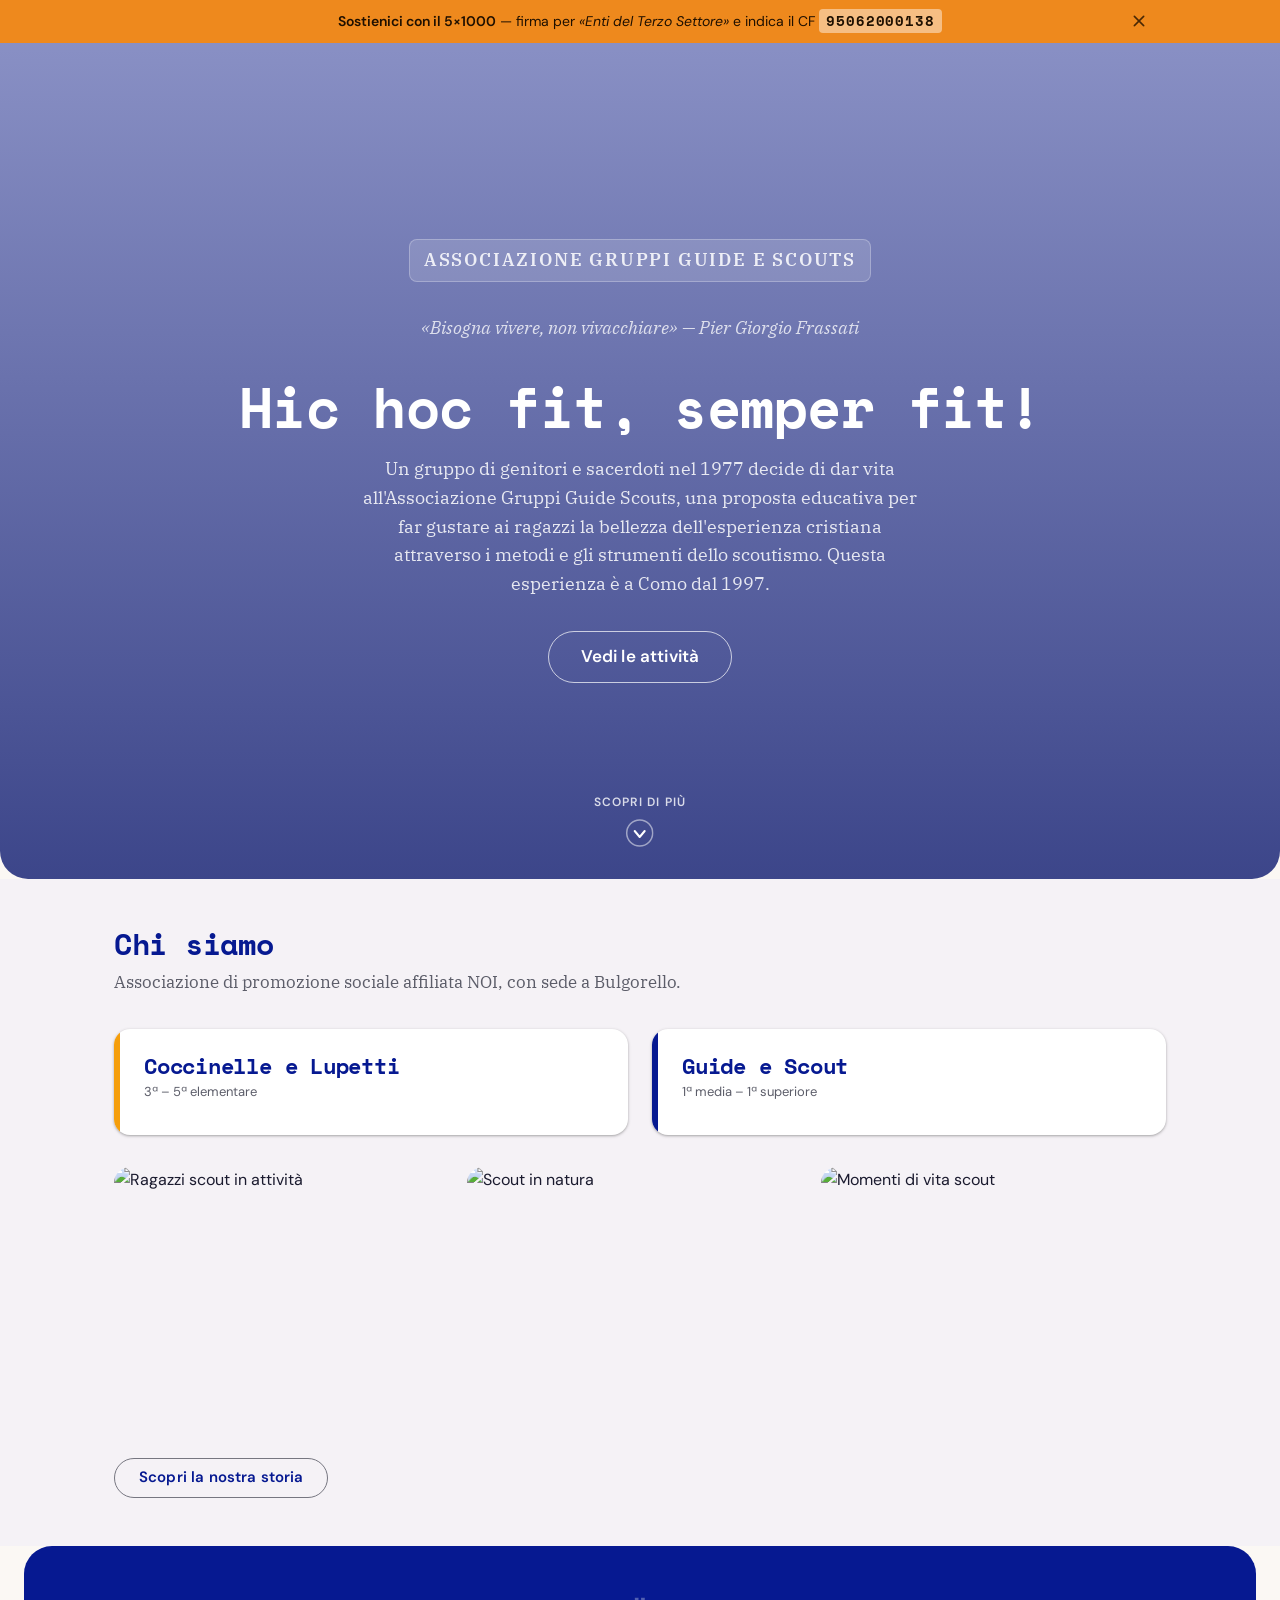
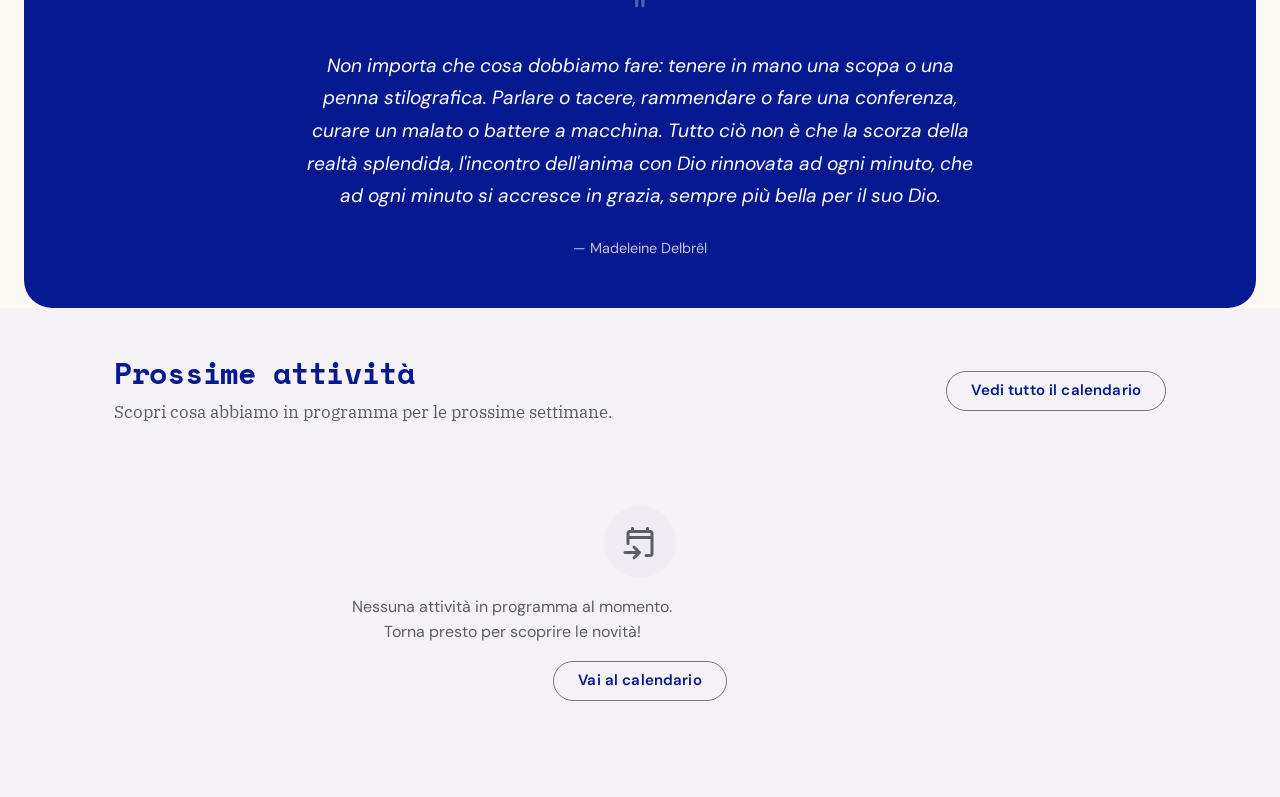
==== commit fa92f1c2: "Nascondi di default i pulsanti di iscrizione annuale I pulsanti e le sezioni Iscriviti partono nasco" ====
--- a/index.html
+++ b/index.html
@@ -42,7 +42,7 @@
           proposta educativa per far gustare ai ragazzi la bellezza dell'esperienza cristiana attraverso i metodi e gli
           strumenti dello scoutismo. Questa esperienza è a Como dal 1997.</p>
         <div class="hero-actions">
-          <a href="iscrizione.html" class="btn btn-accent btn-lg" id="btn-hero-iscriviti">Iscriviti all'associazione</a>
+          <a href="iscrizione.html" class="btn btn-accent btn-lg" id="btn-hero-iscriviti" data-iscrizione>Iscriviti all'associazione</a>
           <a href="calendario.html" class="btn btn-outline-white btn-lg">Vedi le attività</a>
         </div>
       </div>
@@ -141,7 +141,7 @@
 
 
     <!-- CALL TO ACTION ISCRIZIONE -->
-    <section class="section section-dark" id="section-cta-iscrizione" aria-labelledby="section-cta">
+    <section class="section section-dark" id="section-cta-iscrizione" data-iscrizione aria-labelledby="section-cta">
       <div class="container text-center">
         <h2 id="section-cta" class="mb-md">Tuo figlio è pronto per l'avventura?</h2>
         <div class="flex justify-center gap-md flex-wrap">
--- a/css/base.css
+++ b/css/base.css
@@ -209,6 +209,8 @@
 .flex-1       { flex: 1; }
 
 .hidden       { display: none !important; }
+/* Elementi dell'iscrizione annuale: nascosti finché js/components.js non conferma iscrizioni_aperte=true */
+[data-iscrizione] { display: none !important; }
 .sr-only {
   position: absolute;
   width: 1px;
